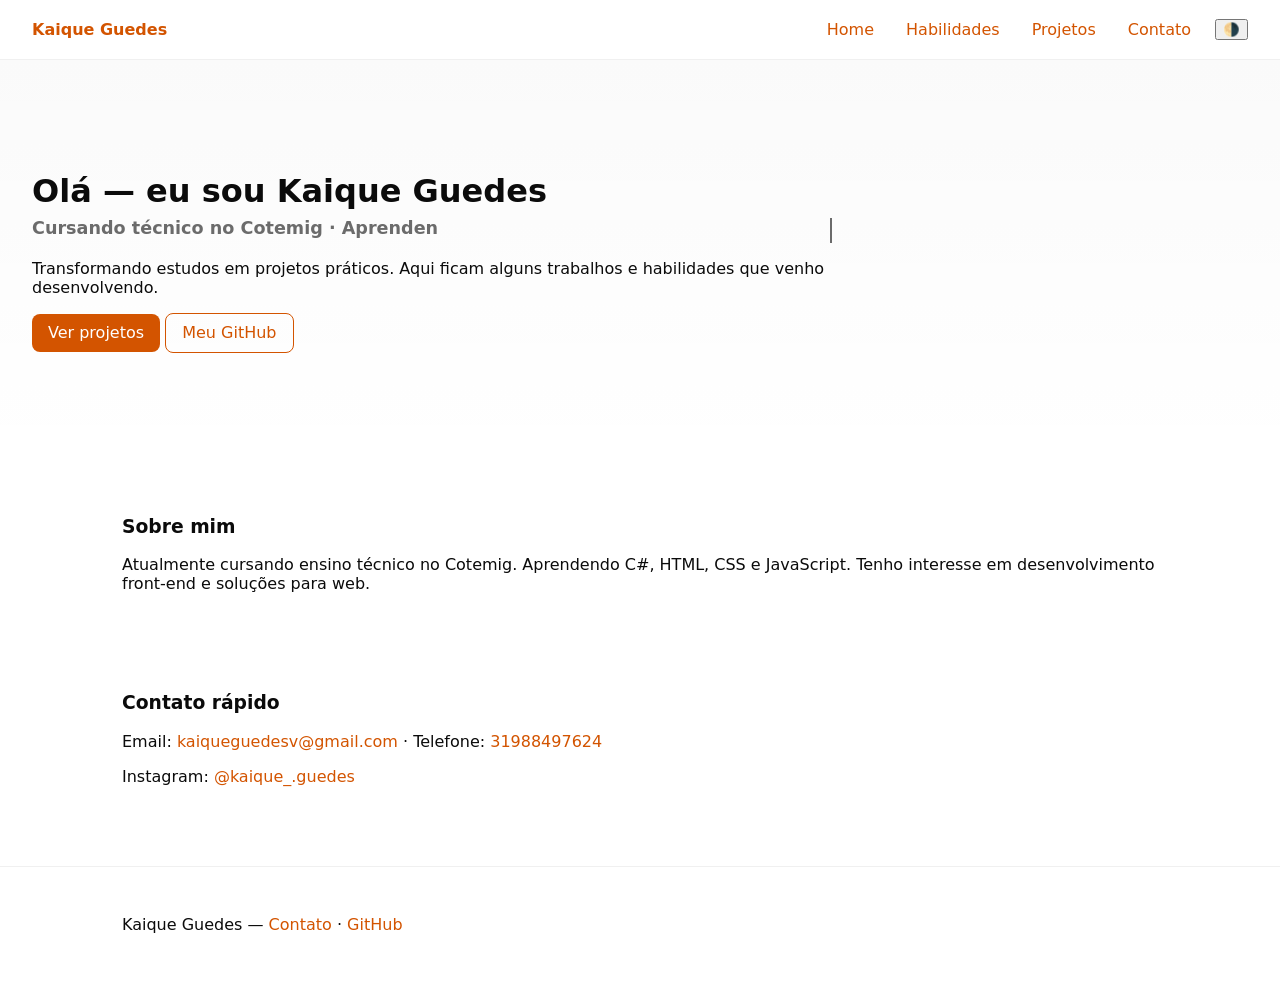
==== index.html @ d01af387 "Add files via upload" ====
<!doctype html>
<html lang="pt-BR">

<head>
  <meta charset="utf-8" />
  <meta name="viewport" content="width=device-width,initial-scale=1" />
  <title>Kaique Guedes — Portfólio</title>
  <link rel="stylesheet" href="style.css" />
</head>

<body>
  <script src="main.js" defer></script>
  <header class="site-header">
    <a class="logo" href="index.html">Kaique Guedes</a>
    <nav class="nav">
      <a href="index.html">Home</a>
      <a href="skills.html">Habilidades</a>
      <a href="projects.html">Projetos</a>
      <a href="contact.html">Contato</a>
      <button id="theme-toggle" aria-label="Alternar tema">🌗</button>
    </nav>
    <button class="mobile-menu" id="mobile-menu">☰</button>
  </header>

  <main>
    <section class="hero">
      <div class="hero-inner reveal">
        <h1>Olá — eu sou <span class="name">Kaique Guedes</span></h1>
        <h2 class="typing" data-text="Cursando técnico no Cotemig · Aprendendo C#, HTML, CSS e JavaScript"></h2>
        <p>Transformando estudos em projetos práticos. Aqui ficam alguns trabalhos e habilidades que venho
          desenvolvendo.</p>
        <div class="hero-cta">
          <a class="btn" href="projects.html">Ver projetos</a>
          <a class="btn outline" href="https://github.com/Kaiqueguedes" target="_blank" rel="noopener">Meu GitHub</a>
        </div>
      </div>
    </section>

    <section class="about container reveal">
      <h3>Sobre mim</h3>
      <p>Atualmente cursando ensino técnico no Cotemig. Aprendendo C#, HTML, CSS e JavaScript. Tenho interesse em
        desenvolvimento front-end e soluções para web.</p>
    </section>

    <section class="contact-quick container reveal">
      <h3>Contato rápido</h3>
      <p>Email: <a href="mailto:kaiqueguedesv@gmail.com">kaiqueguedesv@gmail.com</a> · Telefone: <a
          href="tel:+5531988497624">31988497624</a></p>
      <p>Instagram: <a href="https://instagram.com/kaique_.guedes" target="_blank">@kaique_.guedes</a></p>
    </section>
  </main>

  <footer class="site-footer">
    <div class="container">
      <div>Kaique Guedes — <a href="contact.html">Contato</a> · <a href="https://github.com/Kaiqueguedes"
          target="_blank">GitHub</a></div>

    </div>
  </footer>
</body>

</html>
---- style.css ----
:root {
  --bg: #ffffff;
  --text: #0b0b0b;
  --muted: #6b6b6b;
  --accent: #d35400;
  --container: 1100px;
  --card-bg: #ffffff;
}

[data-theme="dark"] {
  --bg: #0f1113;
  --text: #eaeaea;
  --muted: #9a9a9a;
  --accent: #e67e22;
  --card-bg: #121216
}

* {
  box-sizing: border-box
}

html,
body {
  margin: 0;
  padding: 0;
  font-family: Inter, system-ui, Arial, sans-serif;
  background: var(--bg);
  color: var(--text);
  -webkit-font-smoothing: antialiased
}

a {
  color: var(--accent);
  text-decoration: none
}

.container {
  max-width: var(--container);
  margin: 0 auto;
  padding: 2rem
}

.site-header {
  display: flex;
  align-items: center;
  justify-content: space-between;
  padding: 1rem 2rem;
  border-bottom: 1px solid rgba(0, 0, 0, 0.06)
}

.logo {
  font-weight: 700
}

.nav {
  display: flex;
  gap: 1rem;
  align-items: center
}

.nav a {
  padding: .25rem .5rem
}

.nav a.active {
  font-weight: 600
}

.nav.open {
  display: block;
  position: absolute;
  top: 64px;
  left: 0;
  right: 0;
  background: var(--bg);
  padding: 1rem;
  border-top: 1px solid rgba(0, 0, 0, 0.06)
}

.mobile-menu {
  display: none;
  border: 0;
  background: none;
  font-size: 1.25rem
}

.hero {
  padding: 4rem 2rem;
  background: linear-gradient(180deg, rgba(0, 0, 0, 0.02), transparent);
  min-height: 45vh;
  display: flex;
  align-items: center
}

.hero-inner {
  max-width: 800px
}

.hero h1 {
  font-size: 2rem;
  margin: 0
}

.hero h2 {
  font-size: 1.1rem;
  margin: .5rem 0;
  color: var(--muted);
  min-height: 1.4em
}

.btn {
  display: inline-block;
  padding: .6rem 1rem;
  border-radius: 8px;
  background: var(--accent);
  color: white;
  border: 0;
  cursor: pointer
}

.btn.outline {
  background: transparent;
  color: var(--accent);
  border: 1px solid var(--accent)
}

.about,
.contact-quick {
  padding: 2rem
}

.site-footer {
  border-top: 1px solid rgba(0, 0, 0, 0.06);
  padding: 1rem 0;
  margin-top: 2rem
}

.skills-grid {
  display: grid;
  grid-template-columns: repeat(2, 1fr);
  gap: 1rem
}

.skill-card {
  padding: 1rem;
  border-radius: 8px;
  background: var(--card-bg);
  box-shadow: 0 6px 18px rgba(0, 0, 0, 0.03)
}

.projects-container {
  padding: 20px 0
}

.projects-grid {
  display: grid;
  grid-template-columns: repeat(auto-fit, minmax(280px, 1fr));
  gap: 20px
}

.project-card {
  display: block;
  padding: 20px;
  border-radius: 10px;
  background: var(--card-bg);
  box-shadow: 0 8px 20px rgba(0, 0, 0, 0.06);
  transition: transform .25s, box-shadow .25s
}

.project-card:hover {
  transform: translateY(-6px);
  box-shadow: 0 12px 30px rgba(0, 0, 0, 0.12)
}

.contact-form {
  display: grid;
  gap: .75rem;
  max-width: 600px
}

.contact-form label {
  display: block
}

.contact-form input,
.contact-form textarea {
  width: 100%;
  padding: .5rem;
  border: 1px solid rgba(0, 0, 0, 0.12);
  border-radius: 6px;
  background: transparent;
  color: inherit
}

.form-actions {
  text-align: right;
  margin-top: .5rem
}

.reveal {
  opacity: 0;
  transform: translateY(12px);
  transition: all .6s ease
}

.reveal.show {
  opacity: 1;
  transform: none
}

.typing {
  border-right: 2px solid var(--muted);
  padding-right: 6px;
  white-space: nowrap;
  overflow: hidden;
}

@media (max-width:800px) {
  .skills-grid {
    grid-template-columns: 1fr
  }

  .mobile-menu {
    display: block
  }

  .nav {
    display: none;
    flex-direction: column;
    gap: .5rem
  }

  .hero {
    padding: 2rem 1rem
  }
}

@media (max-width:480px) {
  .hero h1 {
    font-size: 1.4rem
  }

  .hero h2 {
    font-size: 1rem
  }
}
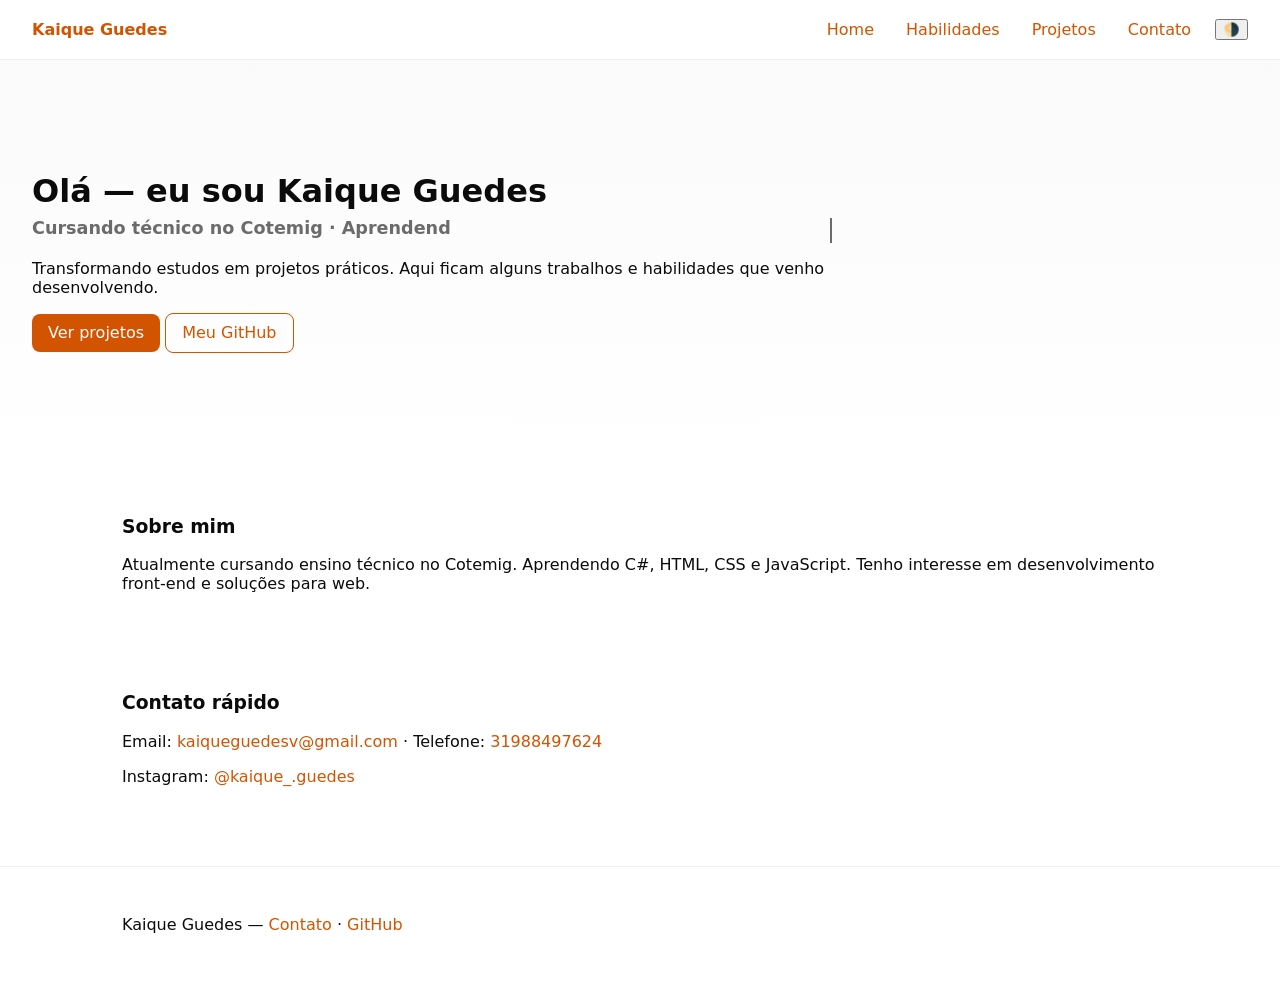
==== commit cd9d2f3c: "Apontar os HTMLs para js/main.js" ====
--- a/index.html
+++ b/index.html
@@ -9,7 +9,7 @@
 </head>
 
 <body>
-  <script src="main.js" defer></script>
+  <script src="js/main.js" defer></script>
   <header class="site-header">
     <a class="logo" href="index.html">Kaique Guedes</a>
     <nav class="nav">
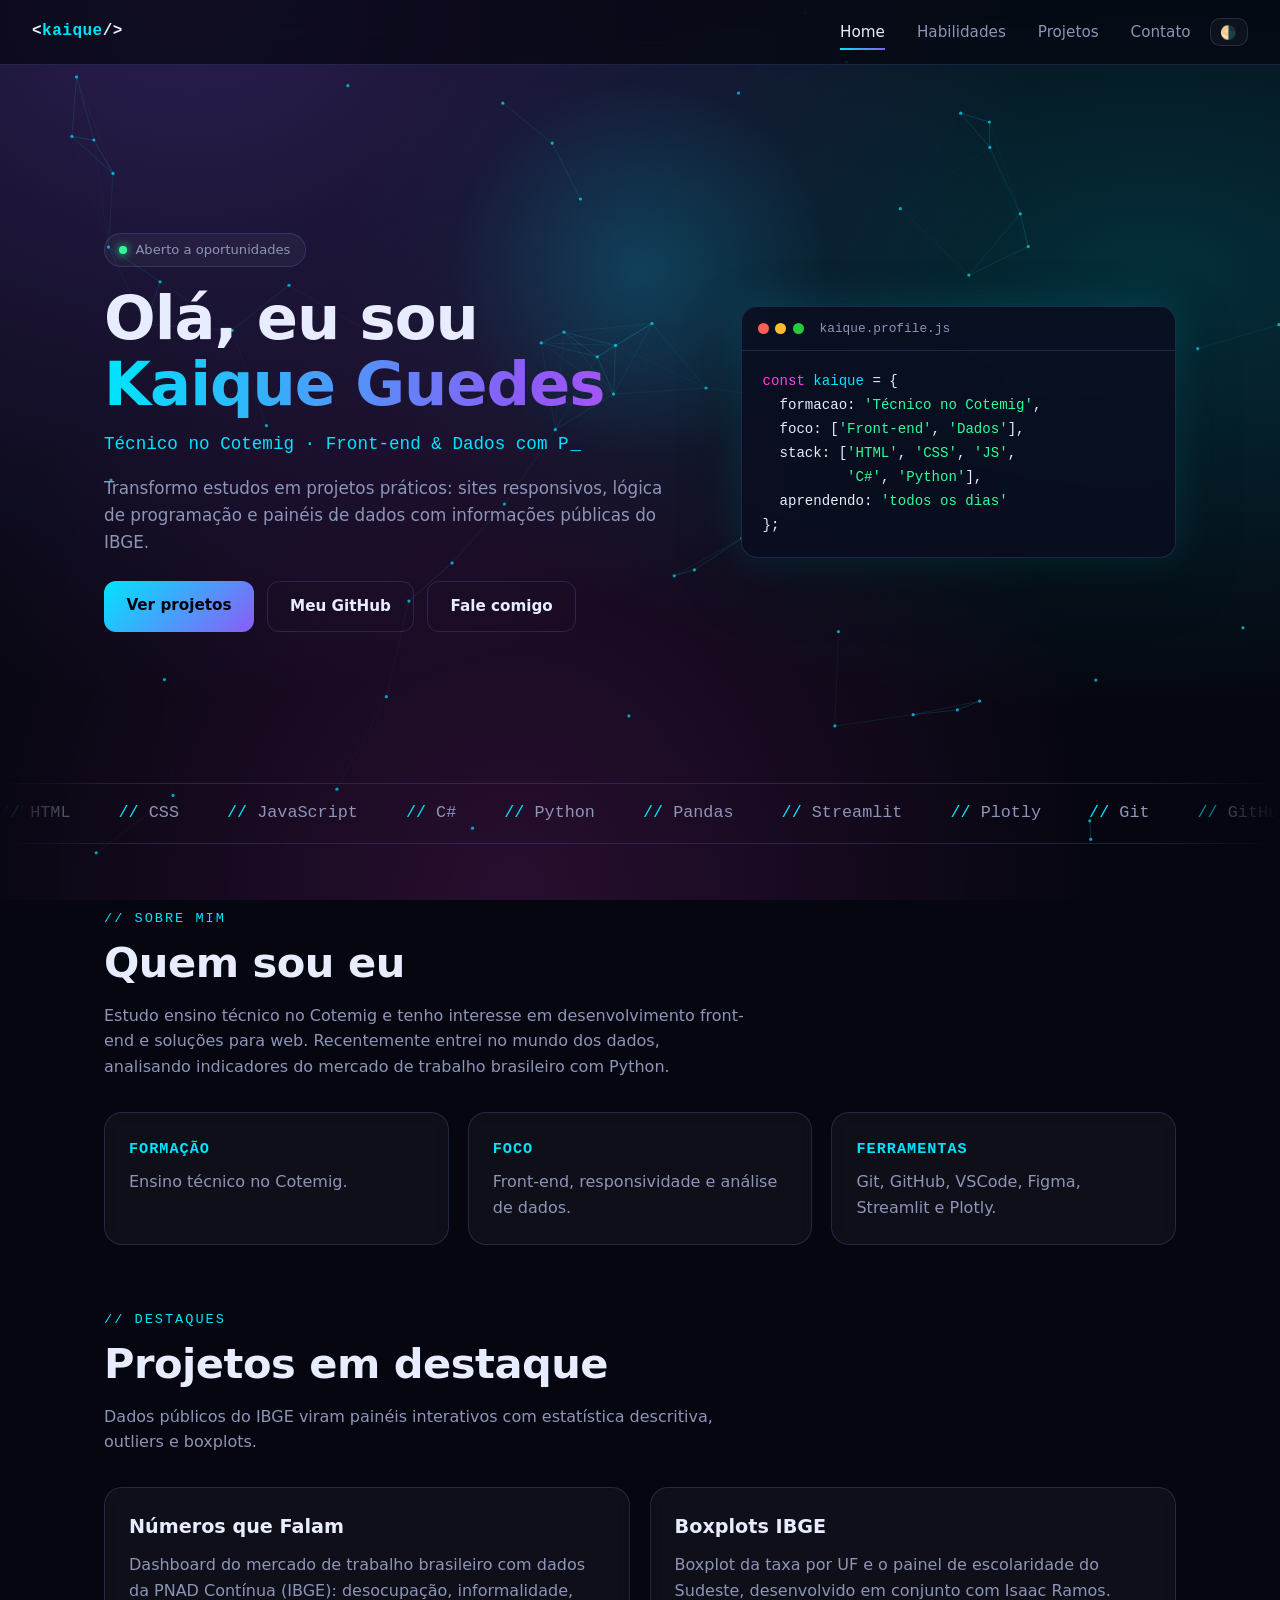
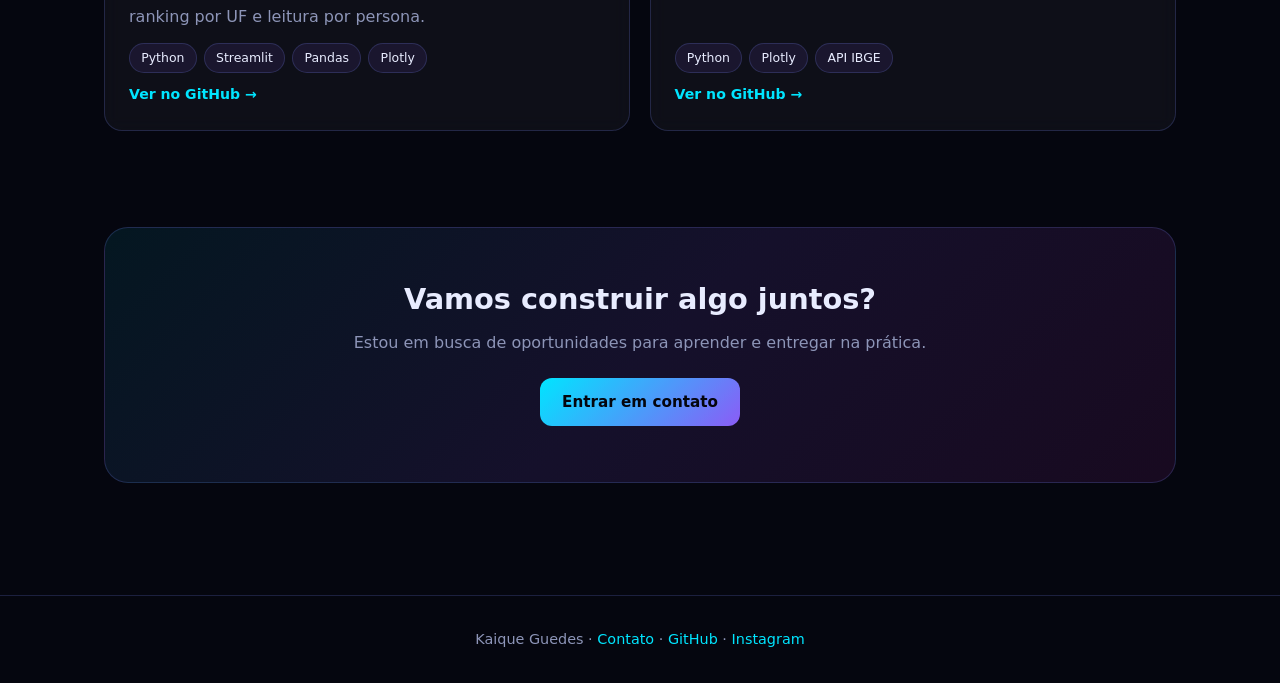
==== commit bef0d436: "Redesign futurista: nova paleta, animacoes, projetos de dados e pagina de contato" ====
--- a/index.html
+++ b/index.html
@@ -1,62 +1,97 @@
 <!doctype html>
-<html lang="pt-BR">
-
+<html lang='pt-BR'>
 <head>
-  <meta charset="utf-8" />
-  <meta name="viewport" content="width=device-width,initial-scale=1" />
+  <meta charset='utf-8' />
+  <meta name='viewport' content='width=device-width,initial-scale=1' />
+  <meta name='description' content='Portfolio de Kaique Guedes: desenvolvimento front-end e analise de dados com Python.' />
   <title>Kaique Guedes — Portfólio</title>
-  <link rel="stylesheet" href="style.css" />
+  <link rel='stylesheet' href='style.css' />
 </head>
-
 <body>
-  <script src="js/main.js" defer></script>
-  <header class="site-header">
-    <a class="logo" href="index.html">Kaique Guedes</a>
-    <nav class="nav">
-      <a href="index.html">Home</a>
-      <a href="skills.html">Habilidades</a>
-      <a href="projects.html">Projetos</a>
-      <a href="contact.html">Contato</a>
-      <button id="theme-toggle" aria-label="Alternar tema">🌗</button>
+  <canvas id='net'></canvas><div id='progress'></div><div class='glow' id='glow'></div>
+  <script src='main.js' defer></script>
+  <header class='site-header'>
+    <a class='logo' href='index.html'>&lt;<b>kaique</b>/&gt;</a>
+    <nav class='nav'>
+      <a href='index.html' class='active'>Home</a>
+      <a href='skills.html'>Habilidades</a>
+      <a href='projects.html'>Projetos</a>
+      <a href='contact.html'>Contato</a>
+      <button id='theme-toggle' aria-label='Alternar tema'>🌗</button>
     </nav>
-    <button class="mobile-menu" id="mobile-menu">☰</button>
+    <button class='mobile-menu' id='mobile-menu' aria-label='Menu'>☰</button>
   </header>
 
   <main>
-    <section class="hero">
-      <div class="hero-inner reveal">
-        <h1>Olá — eu sou <span class="name">Kaique Guedes</span></h1>
-        <h2 class="typing" data-text="Cursando técnico no Cotemig · Aprendendo C#, HTML, CSS e JavaScript"></h2>
-        <p>Transformando estudos em projetos práticos. Aqui ficam alguns trabalhos e habilidades que venho
-          desenvolvendo.</p>
-        <div class="hero-cta">
-          <a class="btn" href="projects.html">Ver projetos</a>
-          <a class="btn outline" href="https://github.com/Kaiqueguedes" target="_blank" rel="noopener">Meu GitHub</a>
+    <section class='hero'>
+      <div class='reveal'>
+        <span class='badge'><i class='dot'></i> Aberto a oportunidades</span>
+        <h1>Olá, eu sou <span class='grad'>Kaique Guedes</span></h1>
+        <h2 class='typing' data-text='Técnico no Cotemig · Front-end & Dados com Python'></h2>
+        <p>Transformo estudos em projetos práticos: sites responsivos, lógica de programação e painéis de dados com informações públicas do IBGE.</p>
+        <div class='hero-cta'>
+          <a class='btn' href='projects.html'>Ver projetos</a>
+          <a class='btn outline' href='https://github.com/Kaiqueguedes' target='_blank' rel='noopener'>Meu GitHub</a>
+          <a class='btn outline' href='contact.html'>Fale comigo</a>
         </div>
+      </div>
+      <div class='terminal reveal d2'>
+        <div class='term-bar'><i></i><i></i><i></i><span>kaique.profile.js</span></div>
+<pre><code><span class='k'>const</span> <span class='p'>kaique</span> = {
+  formacao: <span class='s'>'Técnico no Cotemig'</span>,
+  foco: [<span class='s'>'Front-end'</span>, <span class='s'>'Dados'</span>],
+  stack: [<span class='s'>'HTML'</span>, <span class='s'>'CSS'</span>, <span class='s'>'JS'</span>,
+          <span class='s'>'C#'</span>, <span class='s'>'Python'</span>],
+  aprendendo: <span class='s'>'todos os dias'</span>
+};</code></pre>
       </div>
     </section>
 
-    <section class="about container reveal">
-      <h3>Sobre mim</h3>
-      <p>Atualmente cursando ensino técnico no Cotemig. Aprendendo C#, HTML, CSS e JavaScript. Tenho interesse em
-        desenvolvimento front-end e soluções para web.</p>
+    <div class='marquee reveal'><div class='track'>
+      <span>HTML</span><span>CSS</span><span>JavaScript</span><span>C#</span><span>Python</span><span>Pandas</span><span>Streamlit</span><span>Plotly</span><span>Git</span><span>GitHub</span><span>Figma</span>
+      <span>HTML</span><span>CSS</span><span>JavaScript</span><span>C#</span><span>Python</span><span>Pandas</span><span>Streamlit</span><span>Plotly</span><span>Git</span><span>GitHub</span><span>Figma</span>
+    </div></div>
+
+    <section class='container'>
+      <div class='eyebrow reveal'>// sobre mim</div>
+      <h3 class='section-title reveal'>Quem sou eu</h3>
+      <p class='lead reveal'>Estudo ensino técnico no Cotemig e tenho interesse em desenvolvimento front-end e soluções para web. Recentemente entrei no mundo dos dados, analisando indicadores do mercado de trabalho brasileiro com Python.</p>
+      <div class='grid g3'>
+        <div class='card reveal'><h4>Formação</h4><p>Ensino técnico no Cotemig.</p></div>
+        <div class='card reveal d1'><h4>Foco</h4><p>Front-end, responsividade e análise de dados.</p></div>
+        <div class='card reveal d2'><h4>Ferramentas</h4><p>Git, GitHub, VSCode, Figma, Streamlit e Plotly.</p></div>
+      </div>
     </section>
 
-    <section class="contact-quick container reveal">
-      <h3>Contato rápido</h3>
-      <p>Email: <a href="mailto:kaiqueguedesv@gmail.com">kaiqueguedesv@gmail.com</a> · Telefone: <a
-          href="tel:+5531988497624">31988497624</a></p>
-      <p>Instagram: <a href="https://instagram.com/kaique_.guedes" target="_blank">@kaique_.guedes</a></p>
+    <section class='container'>
+      <div class='eyebrow reveal'>// destaques</div>
+      <h3 class='section-title reveal'>Projetos em destaque</h3>
+      <p class='lead reveal'>Dados públicos do IBGE viram painéis interativos com estatística descritiva, outliers e boxplots.</p>
+      <div class='grid g2'>
+        <a class='project-card reveal' href='https://github.com/Kaiqueguedes/analise-de-dados-python' target='_blank' rel='noopener'>
+          <h2>Números que Falam</h2>
+          <p>Dashboard do mercado de trabalho brasileiro com dados da PNAD Contínua (IBGE): desocupação, informalidade, ranking por UF e leitura por persona.</p>
+          <div class='tags'><span class='tag'>Python</span><span class='tag'>Streamlit</span><span class='tag'>Pandas</span><span class='tag'>Plotly</span></div>
+          <span class='go'>Ver no GitHub →</span>
+        </a>
+        <a class='project-card reveal d1' href='https://github.com/Kaiqueguedes/numeros-que-falam-boxplots' target='_blank' rel='noopener'>
+          <h2>Boxplots IBGE</h2>
+          <p>Boxplot da taxa por UF e o painel de escolaridade do Sudeste, desenvolvido em conjunto com Isaac Ramos.</p>
+          <div class='tags'><span class='tag'>Python</span><span class='tag'>Plotly</span><span class='tag'>API IBGE</span></div>
+          <span class='go'>Ver no GitHub →</span>
+        </a>
+      </div>
+    </section>
+
+    <section class='container'>
+      <div class='cta reveal'>
+        <h3>Vamos construir algo juntos?</h3>
+        <p>Estou em busca de oportunidades para aprender e entregar na prática.</p>
+        <a class='btn' href='contact.html'>Entrar em contato</a>
+      </div>
     </section>
   </main>
 
-  <footer class="site-footer">
-    <div class="container">
-      <div>Kaique Guedes — <a href="contact.html">Contato</a> · <a href="https://github.com/Kaiqueguedes"
-          target="_blank">GitHub</a></div>
-
-    </div>
-  </footer>
+  <footer class='site-footer'><div class='container'>Kaique Guedes · <a href='contact.html'>Contato</a> · <a href='https://github.com/Kaiqueguedes' target='_blank' rel='noopener'>GitHub</a> · <a href='https://instagram.com/kaique_.guedes' target='_blank' rel='noopener'>Instagram</a></div></footer>
 </body>
-
-</html>+</html>
--- a/style.css
+++ b/style.css
@@ -1,247 +1,96 @@
-
-:root {
-  --bg: #ffffff;
-  --text: #0b0b0b;
-  --muted: #6b6b6b;
-  --accent: #d35400;
-  --container: 1100px;
-  --card-bg: #ffffff;
-}
-
-[data-theme="dark"] {
-  --bg: #0f1113;
-  --text: #eaeaea;
-  --muted: #9a9a9a;
-  --accent: #e67e22;
-  --card-bg: #121216
-}
-
-* {
-  box-sizing: border-box
-}
-
-html,
-body {
-  margin: 0;
-  padding: 0;
-  font-family: Inter, system-ui, Arial, sans-serif;
-  background: var(--bg);
-  color: var(--text);
-  -webkit-font-smoothing: antialiased
-}
-
-a {
-  color: var(--accent);
-  text-decoration: none
-}
-
-.container {
-  max-width: var(--container);
-  margin: 0 auto;
-  padding: 2rem
-}
-
-.site-header {
-  display: flex;
-  align-items: center;
-  justify-content: space-between;
-  padding: 1rem 2rem;
-  border-bottom: 1px solid rgba(0, 0, 0, 0.06)
-}
-
-.logo {
-  font-weight: 700
-}
-
-.nav {
-  display: flex;
-  gap: 1rem;
-  align-items: center
-}
-
-.nav a {
-  padding: .25rem .5rem
-}
-
-.nav a.active {
-  font-weight: 600
-}
-
-.nav.open {
-  display: block;
-  position: absolute;
-  top: 64px;
-  left: 0;
-  right: 0;
-  background: var(--bg);
-  padding: 1rem;
-  border-top: 1px solid rgba(0, 0, 0, 0.06)
-}
-
-.mobile-menu {
-  display: none;
-  border: 0;
-  background: none;
-  font-size: 1.25rem
-}
-
-.hero {
-  padding: 4rem 2rem;
-  background: linear-gradient(180deg, rgba(0, 0, 0, 0.02), transparent);
-  min-height: 45vh;
-  display: flex;
-  align-items: center
-}
-
-.hero-inner {
-  max-width: 800px
-}
-
-.hero h1 {
-  font-size: 2rem;
-  margin: 0
-}
-
-.hero h2 {
-  font-size: 1.1rem;
-  margin: .5rem 0;
-  color: var(--muted);
-  min-height: 1.4em
-}
-
-.btn {
-  display: inline-block;
-  padding: .6rem 1rem;
-  border-radius: 8px;
-  background: var(--accent);
-  color: white;
-  border: 0;
-  cursor: pointer
-}
-
-.btn.outline {
-  background: transparent;
-  color: var(--accent);
-  border: 1px solid var(--accent)
-}
-
-.about,
-.contact-quick {
-  padding: 2rem
-}
-
-.site-footer {
-  border-top: 1px solid rgba(0, 0, 0, 0.06);
-  padding: 1rem 0;
-  margin-top: 2rem
-}
-
-.skills-grid {
-  display: grid;
-  grid-template-columns: repeat(2, 1fr);
-  gap: 1rem
-}
-
-.skill-card {
-  padding: 1rem;
-  border-radius: 8px;
-  background: var(--card-bg);
-  box-shadow: 0 6px 18px rgba(0, 0, 0, 0.03)
-}
-
-.projects-container {
-  padding: 20px 0
-}
-
-.projects-grid {
-  display: grid;
-  grid-template-columns: repeat(auto-fit, minmax(280px, 1fr));
-  gap: 20px
-}
-
-.project-card {
-  display: block;
-  padding: 20px;
-  border-radius: 10px;
-  background: var(--card-bg);
-  box-shadow: 0 8px 20px rgba(0, 0, 0, 0.06);
-  transition: transform .25s, box-shadow .25s
-}
-
-.project-card:hover {
-  transform: translateY(-6px);
-  box-shadow: 0 12px 30px rgba(0, 0, 0, 0.12)
-}
-
-.contact-form {
-  display: grid;
-  gap: .75rem;
-  max-width: 600px
-}
-
-.contact-form label {
-  display: block
-}
-
-.contact-form input,
-.contact-form textarea {
-  width: 100%;
-  padding: .5rem;
-  border: 1px solid rgba(0, 0, 0, 0.12);
-  border-radius: 6px;
-  background: transparent;
-  color: inherit
-}
-
-.form-actions {
-  text-align: right;
-  margin-top: .5rem
-}
-
-.reveal {
-  opacity: 0;
-  transform: translateY(12px);
-  transition: all .6s ease
-}
-
-.reveal.show {
-  opacity: 1;
-  transform: none
-}
-
-.typing {
-  border-right: 2px solid var(--muted);
-  padding-right: 6px;
-  white-space: nowrap;
-  overflow: hidden;
-}
-
-@media (max-width:800px) {
-  .skills-grid {
-    grid-template-columns: 1fr
-  }
-
-  .mobile-menu {
-    display: block
-  }
-
-  .nav {
-    display: none;
-    flex-direction: column;
-    gap: .5rem
-  }
-
-  .hero {
-    padding: 2rem 1rem
-  }
-}
-
-@media (max-width:480px) {
-  .hero h1 {
-    font-size: 1.4rem
-  }
-
-  .hero h2 {
-    font-size: 1rem
-  }
-}+:root{--bg:#05060f;--bg2:#0a0d1f;--text:#e8ecff;--muted:#8d95b8;--a:#00e5ff;--b:#8b5cf6;--c:#ff3df2;--card:rgba(255,255,255,.04);--line:rgba(120,140,255,.2);--shadow:rgba(0,229,255,.18);--container:1120px}
+[data-theme='light']{--bg:#f3f5ff;--bg2:#e8ecff;--text:#0b1030;--muted:#4f5778;--a:#0070f3;--b:#6d3be8;--c:#d11fc4;--card:rgba(255,255,255,.75);--line:rgba(60,70,160,.2);--shadow:rgba(0,112,243,.14)}
+*{box-sizing:border-box}
+html{scroll-behavior:smooth}
+body{margin:0;font-family:Inter,'Segoe UI',system-ui,Arial,sans-serif;background:var(--bg);color:var(--text);-webkit-font-smoothing:antialiased;line-height:1.6;overflow-x:hidden;background-image:linear-gradient(var(--line) 1px,transparent 1px),linear-gradient(90deg,var(--line) 1px,transparent 1px);background-size:56px 56px;background-attachment:fixed}
+body::before{content:'';position:fixed;inset:0;z-index:-2;background:radial-gradient(ellipse at 15% 0%,rgba(139,92,246,.28),transparent 55%),radial-gradient(ellipse at 90% 30%,rgba(0,229,255,.18),transparent 50%),radial-gradient(ellipse at 40% 100%,rgba(255,61,242,.14),transparent 55%),var(--bg)}
+#net{position:fixed;inset:0;z-index:-1;width:100%;height:100%;pointer-events:none}
+#progress{position:fixed;top:0;left:0;height:3px;width:0;z-index:100;background:linear-gradient(90deg,var(--a),var(--b),var(--c));box-shadow:0 0 12px var(--a)}
+.glow{position:fixed;width:420px;height:420px;border-radius:50%;pointer-events:none;z-index:-1;background:radial-gradient(circle,var(--shadow),transparent 65%);transform:translate(-50%,-50%);left:50%;top:30%;transition:opacity .3s}
+a{color:var(--a);text-decoration:none}
+.container{max-width:var(--container);margin:0 auto;padding:2rem 1.5rem}
+.site-header{position:sticky;top:0;z-index:50;display:flex;align-items:center;justify-content:space-between;padding:.9rem 2rem;background:color-mix(in srgb,var(--bg) 70%,transparent);backdrop-filter:blur(14px);border-bottom:1px solid var(--line)}
+.logo{font-weight:800;letter-spacing:.5px;color:var(--text);font-family:'Courier New',monospace}
+.logo b{color:var(--a)}
+.nav{display:flex;gap:.4rem;align-items:center}
+.nav a{position:relative;padding:.35rem .8rem;color:var(--muted);font-size:.95rem;transition:color .25s}
+.nav a::after{content:'';position:absolute;left:.8rem;right:.8rem;bottom:0;height:2px;background:linear-gradient(90deg,var(--a),var(--b));transform:scaleX(0);transform-origin:left;transition:transform .3s}
+.nav a:hover,.nav a.active{color:var(--text)}
+.nav a:hover::after,.nav a.active::after{transform:scaleX(1)}
+#theme-toggle,.mobile-menu{border:1px solid var(--line);background:var(--card);color:var(--text);border-radius:10px;cursor:pointer;padding:.35rem .6rem;transition:.25s}
+#theme-toggle:hover{border-color:var(--a);box-shadow:0 0 14px var(--shadow)}
+.mobile-menu{display:none;font-size:1.1rem}
+.hero{max-width:var(--container);margin:0 auto;padding:5rem 1.5rem 3rem;display:grid;grid-template-columns:1.15fr .85fr;gap:3rem;align-items:center;min-height:78vh}
+.badge{display:inline-flex;align-items:center;gap:.5rem;padding:.35rem .9rem;border:1px solid var(--line);border-radius:999px;background:var(--card);font-size:.82rem;color:var(--muted);margin-bottom:1.2rem}
+.dot{width:8px;height:8px;border-radius:50%;background:#2cff9a;box-shadow:0 0 10px #2cff9a;animation:pulse 1.8s infinite}
+@keyframes pulse{50%{opacity:.35;transform:scale(1.5)}}
+.hero h1{font-size:clamp(2.2rem,5vw,3.8rem);line-height:1.08;margin:0 0 .8rem;letter-spacing:-1px}
+.grad{background:linear-gradient(90deg,var(--a),var(--b),var(--c),var(--a));background-size:250% 100%;-webkit-background-clip:text;background-clip:text;color:transparent;animation:flow 6s linear infinite}
+@keyframes flow{to{background-position:250% 0}}
+.hero h2{font-size:1.1rem;font-weight:500;color:var(--a);margin:0 0 1rem;min-height:1.6em;font-family:'Courier New',monospace}
+.typing::after{content:'_';animation:blink 1s steps(1) infinite;margin-left:2px}
+@keyframes blink{50%{opacity:0}}
+.hero p{color:var(--muted);max-width:560px;font-size:1.05rem}
+.hero-cta{display:flex;flex-wrap:wrap;gap:.8rem;margin-top:1.6rem}
+.btn{position:relative;display:inline-block;padding:.75rem 1.4rem;border-radius:12px;background:linear-gradient(135deg,var(--a),var(--b));color:#04050d;font-weight:700;border:0;cursor:pointer;font-size:.95rem;transition:transform .25s,box-shadow .25s;overflow:hidden}
+.btn:hover{transform:translateY(-3px);box-shadow:0 10px 30px var(--shadow),0 0 22px var(--shadow)}
+.btn.outline{background:transparent;color:var(--text);border:1px solid var(--line)}
+.btn.outline:hover{border-color:var(--a);color:var(--a)}
+.terminal{border:1px solid var(--line);border-radius:16px;background:color-mix(in srgb,var(--bg2) 85%,transparent);backdrop-filter:blur(10px);box-shadow:0 20px 60px rgba(0,0,0,.35),0 0 40px var(--shadow);animation:float 6s ease-in-out infinite}
+@keyframes float{50%{transform:translateY(-12px)}}
+.term-bar{display:flex;align-items:center;gap:.4rem;padding:.7rem 1rem;border-bottom:1px solid var(--line)}
+.term-bar i{width:11px;height:11px;border-radius:50%;background:#ff5f56}
+.term-bar i:nth-child(2){background:#ffbd2e}
+.term-bar i:nth-child(3){background:#27c93f}
+.term-bar span{margin-left:.6rem;color:var(--muted);font-size:.8rem;font-family:'Courier New',monospace}
+.terminal pre{margin:0;padding:1.2rem 1.3rem;font-family:'Courier New',monospace;font-size:.88rem;line-height:1.7;overflow-x:auto}
+.k{color:var(--c)}.s{color:#2cff9a}.p{color:var(--a)}
+h1.page-title,.section-title{font-size:clamp(1.8rem,4vw,2.6rem);margin:0 0 .4rem;letter-spacing:-.5px}
+.eyebrow{font-family:'Courier New',monospace;color:var(--a);font-size:.85rem;letter-spacing:2px;text-transform:uppercase}
+.lead{color:var(--muted);max-width:640px;margin:0 0 2rem}
+.grid{display:grid;gap:1.2rem}
+.g3{grid-template-columns:repeat(3,1fr)}
+.g2{grid-template-columns:repeat(2,1fr)}
+.card,.project-card,.skill-card{position:relative;padding:1.5rem;border-radius:18px;background:var(--card);border:1px solid var(--line);backdrop-filter:blur(8px);transition:transform .25s,border-color .25s,box-shadow .3s;color:var(--text);overflow:hidden;transform-style:preserve-3d}
+.card::before,.project-card::before,.skill-card::before{content:'';position:absolute;inset:0;background:radial-gradient(circle 180px at var(--mx,50%) var(--my,0%),var(--shadow),transparent 70%);opacity:0;transition:opacity .3s;pointer-events:none}
+.card:hover,.project-card:hover,.skill-card:hover{border-color:var(--a);box-shadow:0 14px 40px var(--shadow)}
+.card:hover::before,.project-card:hover::before,.skill-card:hover::before{opacity:1}
+.card h4,.skill-card h4{margin:0 0 .5rem;color:var(--a);font-family:'Courier New',monospace;font-size:.95rem;letter-spacing:1px;text-transform:uppercase}
+.card p{margin:0;color:var(--muted)}
+.project-card{display:flex;flex-direction:column;gap:.6rem}
+.project-card h2{margin:0;font-size:1.2rem}
+.project-card p{margin:0;color:var(--muted);flex:1}
+.project-card .go{color:var(--a);font-size:.88rem;font-weight:600}
+.project-card.hide{display:none}
+.tags{display:flex;flex-wrap:wrap;gap:.45rem;margin-top:.3rem}
+.tag{padding:.25rem .7rem;border-radius:999px;border:1px solid var(--line);background:rgba(139,92,246,.1);font-size:.78rem;color:var(--text);transition:.25s}
+.tag:hover{border-color:var(--a);color:var(--a);transform:translateY(-2px)}
+.filters{display:flex;flex-wrap:wrap;gap:.6rem;margin-bottom:1.6rem}
+.filter{padding:.45rem 1.1rem;border-radius:999px;border:1px solid var(--line);background:var(--card);color:var(--muted);cursor:pointer;font-size:.88rem;transition:.25s}
+.filter:hover,.filter.on{color:var(--text);border-color:var(--a);box-shadow:0 0 16px var(--shadow)}
+.marquee{overflow:hidden;border-block:1px solid var(--line);padding:1rem 0;margin:1rem 0 2rem;-webkit-mask-image:linear-gradient(90deg,transparent,#000 10%,#000 90%,transparent);mask-image:linear-gradient(90deg,transparent,#000 10%,#000 90%,transparent)}
+.track{display:flex;gap:3rem;width:max-content;animation:scroll 28s linear infinite}
+.track span{font-family:'Courier New',monospace;color:var(--muted);font-size:1.05rem;white-space:nowrap}
+.track span::before{content:'// ';color:var(--a)}
+@keyframes scroll{to{transform:translateX(-50%)}}
+.cta{text-align:center;padding:3rem 1.5rem;border-radius:24px;border:1px solid var(--line);background:linear-gradient(135deg,rgba(0,229,255,.08),rgba(139,92,246,.12),rgba(255,61,242,.08));margin:2rem 0}
+.cta h3{font-size:1.8rem;margin:0 0 .5rem}
+.cta p{color:var(--muted);margin:0 0 1.4rem}
+.contact-wrap{display:grid;grid-template-columns:.85fr 1.15fr;gap:2rem;align-items:start}
+.contact-list{display:grid;gap:1rem}
+.contact-item{display:flex;gap:1rem;align-items:center;padding:1rem 1.2rem;border-radius:16px;border:1px solid var(--line);background:var(--card);color:var(--text);transition:.25s}
+.contact-item:hover{border-color:var(--a);transform:translateX(6px);box-shadow:0 8px 28px var(--shadow)}
+.contact-item b{display:block;font-size:.78rem;color:var(--a);font-family:'Courier New',monospace;letter-spacing:1px;text-transform:uppercase}
+.contact-item span{color:var(--muted);word-break:break-all}
+.ico{font-size:1.4rem}
+.contact-form{display:grid;gap:1rem;padding:1.6rem;border-radius:20px;border:1px solid var(--line);background:var(--card);backdrop-filter:blur(8px)}
+.contact-form label{display:block;font-size:.85rem;color:var(--muted)}
+.contact-form input,.contact-form textarea{width:100%;margin-top:.35rem;padding:.75rem .9rem;border:1px solid var(--line);border-radius:12px;background:rgba(0,0,0,.18);color:var(--text);font:inherit;transition:.25s}
+.contact-form input:focus,.contact-form textarea:focus{outline:0;border-color:var(--a);box-shadow:0 0 0 3px var(--shadow)}
+#form-status{min-height:1.4em;font-size:.9rem}
+.site-footer{border-top:1px solid var(--line);margin-top:3rem;color:var(--muted);font-size:.9rem;text-align:center}
+.reveal{opacity:0;transform:translateY(24px);transition:opacity .7s ease,transform .7s ease}
+.reveal.show{opacity:1;transform:none}
+.d1{transition-delay:.1s}.d2{transition-delay:.2s}.d3{transition-delay:.3s}
+@media (max-width:860px){.hero{grid-template-columns:1fr;padding-top:3rem;min-height:auto}.g3,.g2,.contact-wrap{grid-template-columns:1fr}.mobile-menu{display:block}.nav{display:none;position:absolute;top:100%;left:0;right:0;flex-direction:column;align-items:stretch;padding:1rem;background:var(--bg);border-bottom:1px solid var(--line)}.nav.open{display:flex}.site-header{padding:.8rem 1.2rem}}
+@media (prefers-reduced-motion:reduce){*,*::before,*::after{animation:none!important;transition:none!important}.reveal{opacity:1;transform:none}}
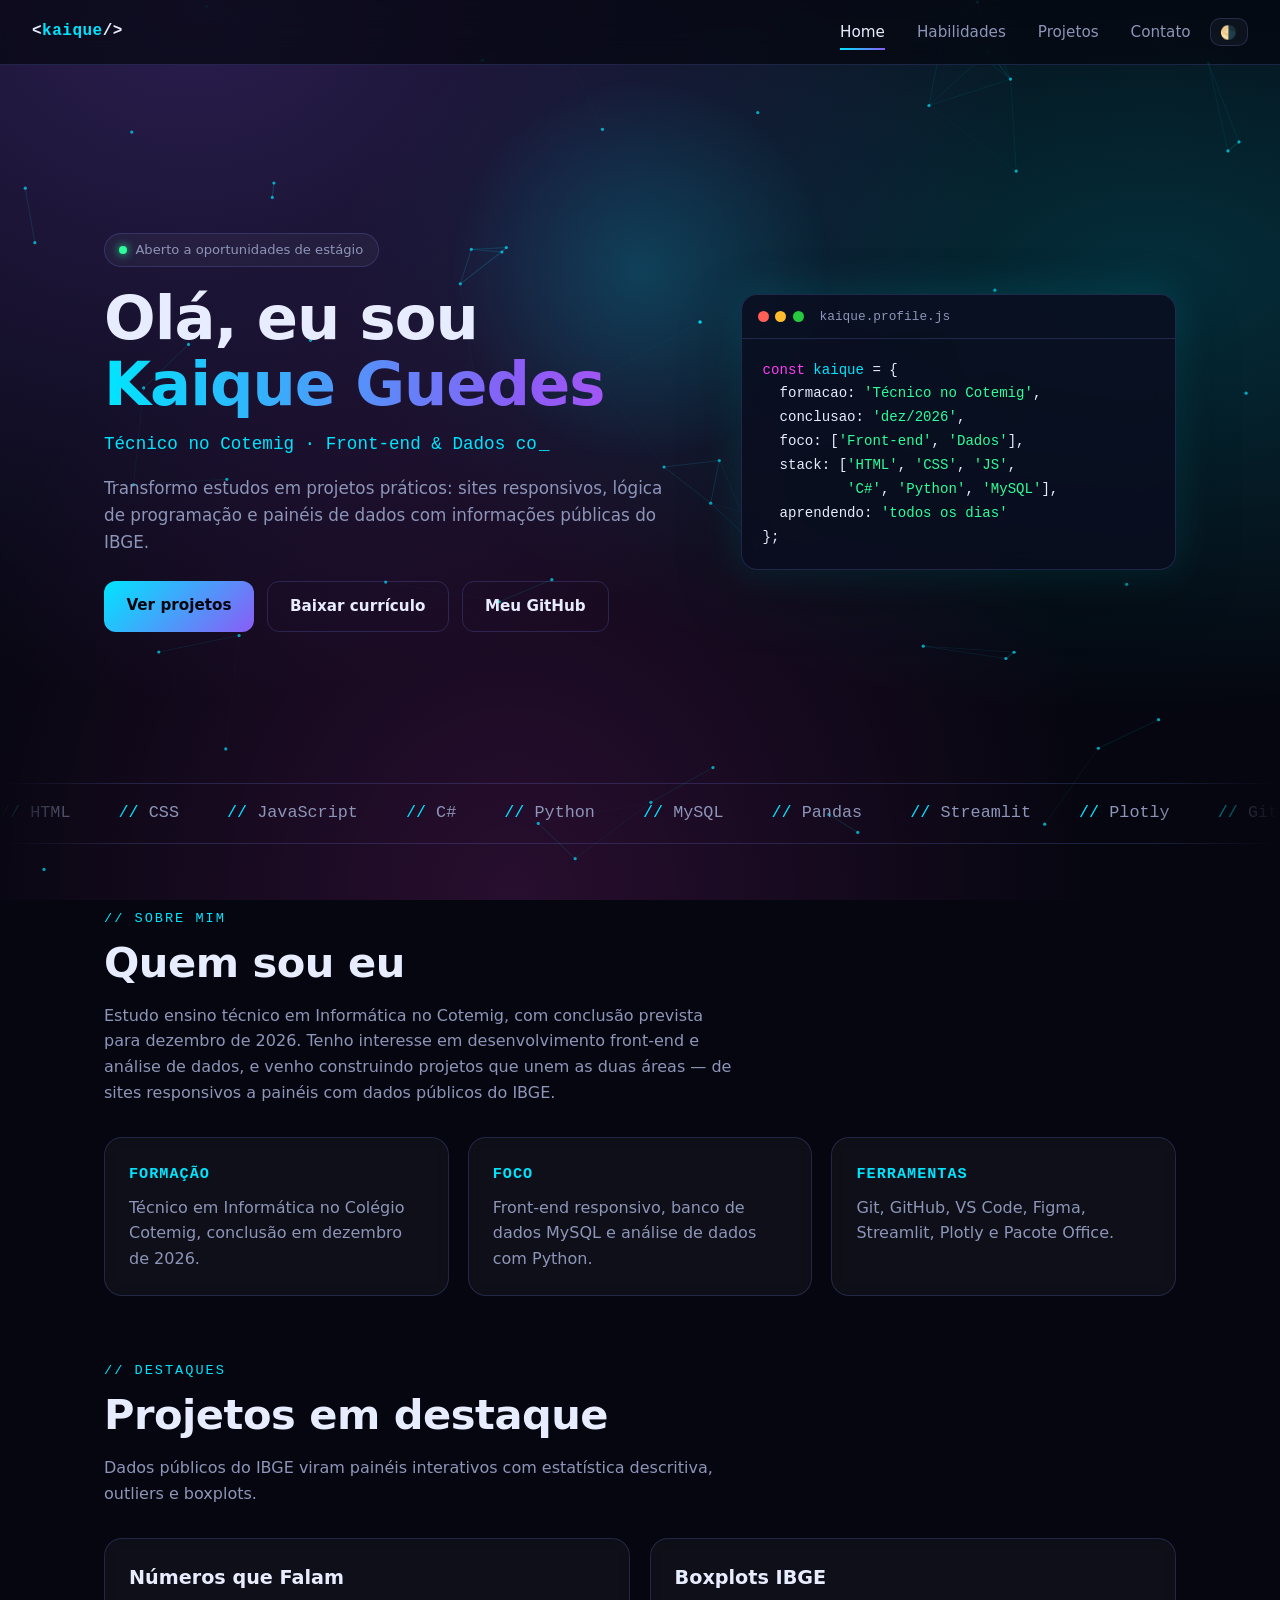
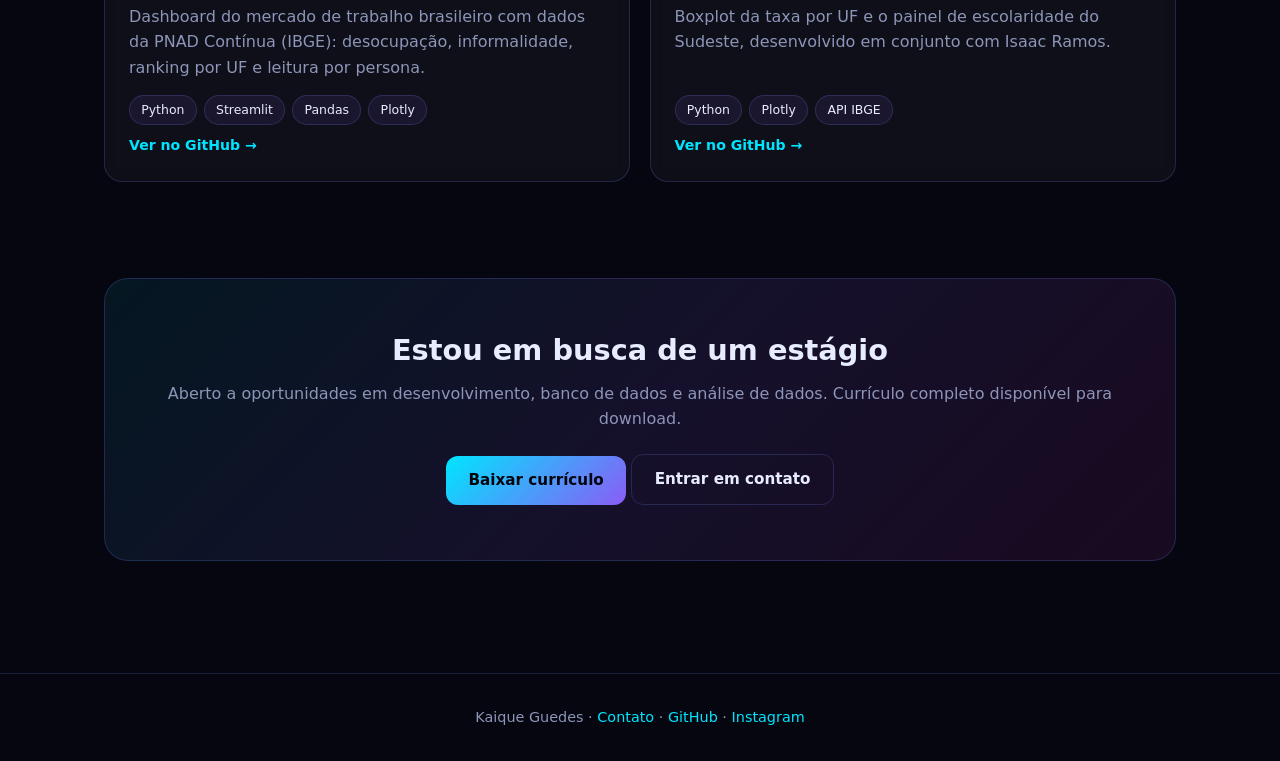
==== commit d7a57093: "Adiciona curriculo, favicon, meta tags e atualiza conteudo das paginas" ====
--- a/index.html
+++ b/index.html
@@ -4,6 +4,13 @@
   <meta charset='utf-8' />
   <meta name='viewport' content='width=device-width,initial-scale=1' />
   <meta name='description' content='Portfolio de Kaique Guedes: desenvolvimento front-end e analise de dados com Python.' />
+  <meta name='theme-color' content='#05060f' />
+  <meta property='og:type' content='website' />
+  <meta property='og:title' content='Kaique Guedes — Desenvolvimento & Dados' />
+  <meta property='og:description' content='Estudante de Tecnico em Informatica no Cotemig. Sites responsivos e paineis de dados com Python e API do IBGE.' />
+  <meta property='og:url' content='https://kaiqueguedes.github.io/portifolio/' />
+  <meta name='twitter:card' content='summary_large_image' />
+  <link rel='icon' type='image/svg+xml' href='favicon.svg' />
   <title>Kaique Guedes — Portfólio</title>
   <link rel='stylesheet' href='style.css' />
 </head>
@@ -25,41 +32,42 @@
   <main>
     <section class='hero'>
       <div class='reveal'>
-        <span class='badge'><i class='dot'></i> Aberto a oportunidades</span>
+        <span class='badge'><i class='dot'></i> Aberto a oportunidades de estágio</span>
         <h1>Olá, eu sou <span class='grad'>Kaique Guedes</span></h1>
         <h2 class='typing' data-text='Técnico no Cotemig · Front-end & Dados com Python'></h2>
         <p>Transformo estudos em projetos práticos: sites responsivos, lógica de programação e painéis de dados com informações públicas do IBGE.</p>
         <div class='hero-cta'>
           <a class='btn' href='projects.html'>Ver projetos</a>
+          <a class='btn outline' href='Curriculo-Kaique-Guedes.pdf' download>Baixar currículo</a>
           <a class='btn outline' href='https://github.com/Kaiqueguedes' target='_blank' rel='noopener'>Meu GitHub</a>
-          <a class='btn outline' href='contact.html'>Fale comigo</a>
         </div>
       </div>
       <div class='terminal reveal d2'>
         <div class='term-bar'><i></i><i></i><i></i><span>kaique.profile.js</span></div>
 <pre><code><span class='k'>const</span> <span class='p'>kaique</span> = {
   formacao: <span class='s'>'Técnico no Cotemig'</span>,
+  conclusao: <span class='s'>'dez/2026'</span>,
   foco: [<span class='s'>'Front-end'</span>, <span class='s'>'Dados'</span>],
   stack: [<span class='s'>'HTML'</span>, <span class='s'>'CSS'</span>, <span class='s'>'JS'</span>,
-          <span class='s'>'C#'</span>, <span class='s'>'Python'</span>],
+          <span class='s'>'C#'</span>, <span class='s'>'Python'</span>, <span class='s'>'MySQL'</span>],
   aprendendo: <span class='s'>'todos os dias'</span>
 };</code></pre>
       </div>
     </section>
 
     <div class='marquee reveal'><div class='track'>
-      <span>HTML</span><span>CSS</span><span>JavaScript</span><span>C#</span><span>Python</span><span>Pandas</span><span>Streamlit</span><span>Plotly</span><span>Git</span><span>GitHub</span><span>Figma</span>
-      <span>HTML</span><span>CSS</span><span>JavaScript</span><span>C#</span><span>Python</span><span>Pandas</span><span>Streamlit</span><span>Plotly</span><span>Git</span><span>GitHub</span><span>Figma</span>
+      <span>HTML</span><span>CSS</span><span>JavaScript</span><span>C#</span><span>Python</span><span>MySQL</span><span>Pandas</span><span>Streamlit</span><span>Plotly</span><span>Git</span><span>GitHub</span><span>Figma</span>
+      <span>HTML</span><span>CSS</span><span>JavaScript</span><span>C#</span><span>Python</span><span>MySQL</span><span>Pandas</span><span>Streamlit</span><span>Plotly</span><span>Git</span><span>GitHub</span><span>Figma</span>
     </div></div>
 
     <section class='container'>
       <div class='eyebrow reveal'>// sobre mim</div>
       <h3 class='section-title reveal'>Quem sou eu</h3>
-      <p class='lead reveal'>Estudo ensino técnico no Cotemig e tenho interesse em desenvolvimento front-end e soluções para web. Recentemente entrei no mundo dos dados, analisando indicadores do mercado de trabalho brasileiro com Python.</p>
+      <p class='lead reveal'>Estudo ensino técnico em Informática no Cotemig, com conclusão prevista para dezembro de 2026. Tenho interesse em desenvolvimento front-end e análise de dados, e venho construindo projetos que unem as duas áreas — de sites responsivos a painéis com dados públicos do IBGE.</p>
       <div class='grid g3'>
-        <div class='card reveal'><h4>Formação</h4><p>Ensino técnico no Cotemig.</p></div>
-        <div class='card reveal d1'><h4>Foco</h4><p>Front-end, responsividade e análise de dados.</p></div>
-        <div class='card reveal d2'><h4>Ferramentas</h4><p>Git, GitHub, VSCode, Figma, Streamlit e Plotly.</p></div>
+        <div class='card reveal'><h4>Formação</h4><p>Técnico em Informática no Colégio Cotemig, conclusão em dezembro de 2026.</p></div>
+        <div class='card reveal d1'><h4>Foco</h4><p>Front-end responsivo, banco de dados MySQL e análise de dados com Python.</p></div>
+        <div class='card reveal d2'><h4>Ferramentas</h4><p>Git, GitHub, VS Code, Figma, Streamlit, Plotly e Pacote Office.</p></div>
       </div>
     </section>
 
@@ -85,9 +93,10 @@
 
     <section class='container'>
       <div class='cta reveal'>
-        <h3>Vamos construir algo juntos?</h3>
-        <p>Estou em busca de oportunidades para aprender e entregar na prática.</p>
-        <a class='btn' href='contact.html'>Entrar em contato</a>
+        <h3>Estou em busca de um estágio</h3>
+        <p>Aberto a oportunidades em desenvolvimento, banco de dados e análise de dados. Currículo completo disponível para download.</p>
+        <a class='btn' href='Curriculo-Kaique-Guedes.pdf' download>Baixar currículo</a>
+        <a class='btn outline' href='contact.html'>Entrar em contato</a>
       </div>
     </section>
   </main>
